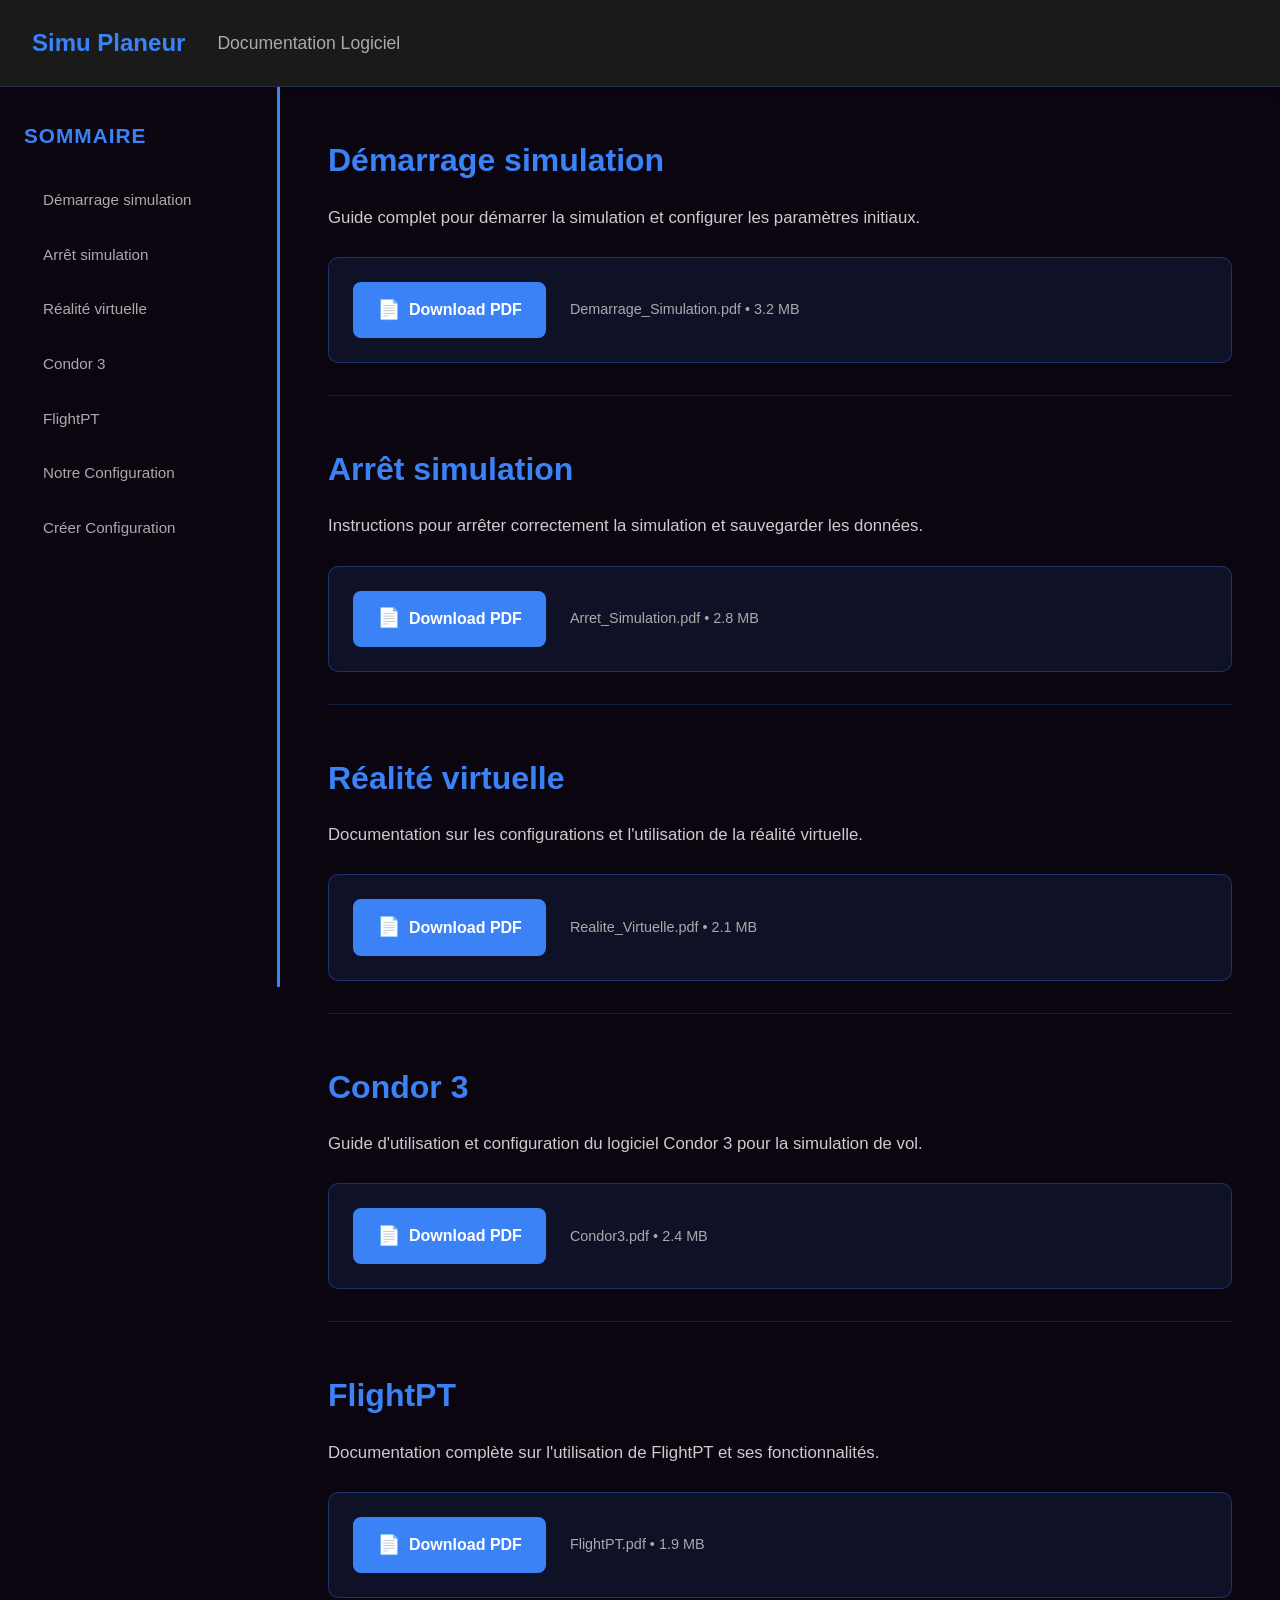
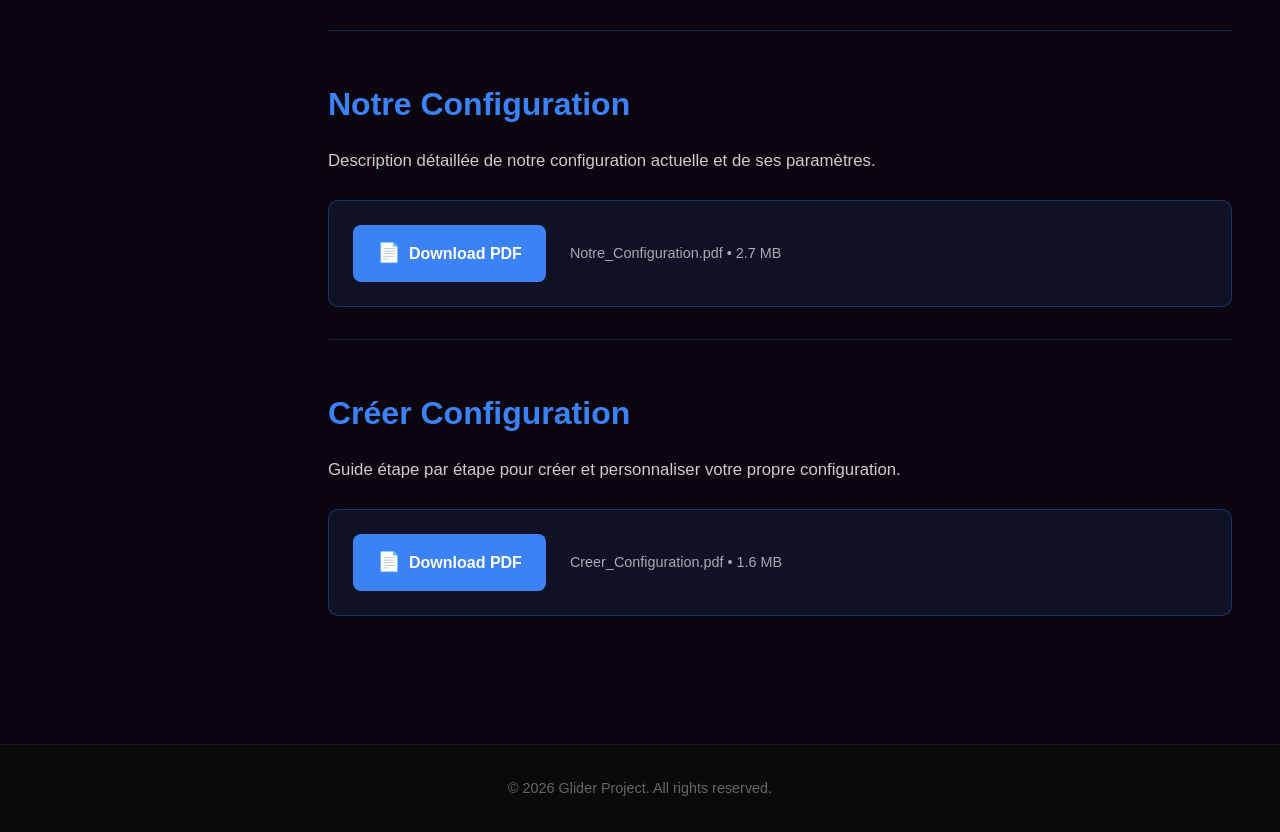
==== software-docs.html @ 6ad2b276 "Add files via upload" ====
<!DOCTYPE html>
<html lang="en">
<head>
    <meta charset="UTF-8">
    <meta name="viewport" content="width=device-width, initial-scale=1.0">
    <title>Software Documentation</title>
    <link rel="stylesheet" href="docs-style.css">
</head>
<body>
    <!-- Navigation Bar -->
    <nav class="navbar">
        <a href="index.html" class="navbar-brand">Simu Planeur</a>
        <span class="navbar-title">Documentation Logiciel</span>
    </nav>

    <!-- Documentation Layout -->
    <div class="docs-container">
        <!-- Left Sidebar -->
        <aside class="sidebar">
            <div class="sidebar-content">
                <h3>Sommaire</h3>
                <ul class="toc-list">
                    <li><a href="#demarrage-simulation">Démarrage simulation</a></li>
                    <li><a href="#arret-simulation">Arrêt simulation</a></li>
                    <li><a href="#realite-virtuelle">Réalité virtuelle</a></li>
                    <li><a href="#condor-3">Condor 3</a></li>
                    <li><a href="#flightpt">FlightPT</a></li>
                    <li><a href="#notre-configuration">Notre Configuration</a></li>
                    <li><a href="#creer-configuration">Créer Configuration</a></li>
                </ul>
            </div>
        </aside>

        <!-- Main Content -->
        <main class="docs-content">
            <!-- Section 1 -->
            <section id="demarrage-simulation" class="doc-section">
                <h2>Démarrage simulation</h2>
                <p>Guide complet pour démarrer la simulation et configurer les paramètres initiaux.</p>
                <div class="pdf-download">
                    <a href="#" class="download-btn">
                        <span class="download-icon">📄</span>
                        Download PDF
                    </a>
                    <span class="file-info">Demarrage_Simulation.pdf • 3.2 MB</span>
                </div>
            </section>

            <!-- Section 2 -->
            <section id="arret-simulation" class="doc-section">
                <h2>Arrêt simulation</h2>
                <p>Instructions pour arrêter correctement la simulation et sauvegarder les données.</p>
                <div class="pdf-download">
                    <a href="#" class="download-btn">
                        <span class="download-icon">📄</span>
                        Download PDF
                    </a>
                    <span class="file-info">Arret_Simulation.pdf • 2.8 MB</span>
                </div>
            </section>

            <!-- Section 3 -->
            <section id="realite-virtuelle" class="doc-section">
                <h2>Réalité virtuelle</h2>
                <p>Documentation sur les configurations et l'utilisation de la réalité virtuelle.</p>
                <div class="pdf-download">
                    <a href="#" class="download-btn">
                        <span class="download-icon">📄</span>
                        Download PDF
                    </a>
                    <span class="file-info">Realite_Virtuelle.pdf • 2.1 MB</span>
                </div>
            </section>

            <!-- Section 4 -->
            <section id="condor-3" class="doc-section">
                <h2>Condor 3</h2>
                <p>Guide d'utilisation et configuration du logiciel Condor 3 pour la simulation de vol.</p>
                <div class="pdf-download">
                    <a href="#" class="download-btn">
                        <span class="download-icon">📄</span>
                        Download PDF
                    </a>
                    <span class="file-info">Condor3.pdf • 2.4 MB</span>
                </div>
            </section>

            <!-- Section 5 -->
            <section id="flightpt" class="doc-section">
                <h2>FlightPT</h2>
                <p>Documentation complète sur l'utilisation de FlightPT et ses fonctionnalités.</p>
                <div class="pdf-download">
                    <a href="#" class="download-btn">
                        <span class="download-icon">📄</span>
                        Download PDF
                    </a>
                    <span class="file-info">FlightPT.pdf • 1.9 MB</span>
                </div>
            </section>

            <!-- Section 6 -->
            <section id="notre-configuration" class="doc-section">
                <h2>Notre Configuration</h2>
                <p>Description détaillée de notre configuration actuelle et de ses paramètres.</p>
                <div class="pdf-download">
                    <a href="#" class="download-btn">
                        <span class="download-icon">📄</span>
                        Download PDF
                    </a>
                    <span class="file-info">Notre_Configuration.pdf • 2.7 MB</span>
                </div>
            </section>

            <!-- Section 7 -->
            <section id="creer-configuration" class="doc-section">
                <h2>Créer Configuration</h2>
                <p>Guide étape par étape pour créer et personnaliser votre propre configuration.</p>
                <div class="pdf-download">
                    <a href="#" class="download-btn">
                        <span class="download-icon">📄</span>
                        Download PDF
                    </a>
                    <span class="file-info">Creer_Configuration.pdf • 1.6 MB</span>
                </div>
            </section>
        </main>
    </div>

    <!-- Footer -->
    <footer>
        <p>&copy; 2026 Glider Project. All rights reserved.</p>
    </footer>
</body>
</html>
---- docs-style.css ----
/* =================================
   DOCUMENTATION PAGES STYLES
   ================================= */

/* General Styles */
* {
    margin: 0;
    padding: 0;
    box-sizing: border-box;
}

body {
    font-family: 'Arial', sans-serif;
    background-color: #0B0510;
    color: #ffffff;
    line-height: 1.6;
}

/* Navigation Bar */
.navbar {
    background-color: #1a1a1a;
    padding: 1.5rem 2rem;
    display: flex;
    align-items: center;
    gap: 2rem;
    border-bottom: 1px solid rgba(59, 130, 246, 0.2);
    box-shadow: 0 4px 6px rgba(0, 0, 0, 0.3);
}

.navbar-brand {
    font-size: 1.5rem;
    font-weight: bold;
    color: #3b82f6;
    text-decoration: none;
    transition: color 0.3s ease;
}

.navbar-brand:hover {
    color: #60a5fa;
}

.navbar-title {
    font-size: 1.1rem;
    color: #aaaaaa;
}

/* Documentation Container Layout */
.docs-container {
    display: flex;
    max-width: 1400px;
    margin: 0 auto;
    min-height: calc(100vh - 140px);
}

/* Sidebar Styling */
.sidebar {
    width: 280px;
    background-color: #0B0510;
    border-right: 3px solid #3b82f6;
    padding: 2rem 0;
    position: sticky;
    top: 0;
    height: 100vh;
    overflow-y: auto;
}

.sidebar-content {
    padding: 0 1.5rem;
}

.sidebar-content h3 {
    font-size: 1.3rem;
    color: #3b82f6;
    margin-bottom: 1.5rem;
    text-transform: uppercase;
    letter-spacing: 1px;
    font-weight: bold;
}

.toc-list {
    list-style: none;
}

.toc-list li {
    margin-bottom: 0.5rem;
}

.toc-list a {
    color: #aaaaaa;
    text-decoration: none;
    font-size: 0.95rem;
    display: block;
    padding: 0.7rem 1rem;
    border-radius: 5px;
    transition: all 0.3s ease;
    border-left: 3px solid transparent;
}

.toc-list a:hover {
    color: #3b82f6;
    background-color: rgba(59, 130, 246, 0.1);
    border-left-color: #3b82f6;
    padding-left: 1.2rem;
}

/* Main Content Area */
.docs-content {
    flex: 1;
    padding: 3rem 3rem;
}

/* Document Section */
.doc-section {
    margin-bottom: 3rem;
    padding-bottom: 2rem;
    border-bottom: 1px solid rgba(59, 130, 246, 0.2);
}

.doc-section:last-child {
    border-bottom: none;
}

.doc-section h2 {
    font-size: 2rem;
    color: #ffffff;
    margin-bottom: 1rem;
    color: #3b82f6;
}

.doc-section p {
    font-size: 1.05rem;
    color: #cccccc;
    margin-bottom: 1.5rem;
    line-height: 1.8;
}

/* PDF Download Section */
.pdf-download {
    background-color: rgba(59, 130, 246, 0.1);
    border: 1px solid rgba(59, 130, 246, 0.3);
    border-radius: 10px;
    padding: 1.5rem;
    display: flex;
    align-items: center;
    gap: 1.5rem;
}

.download-btn {
    display: inline-flex;
    align-items: center;
    gap: 0.5rem;
    background-color: #3b82f6;
    color: #ffffff;
    padding: 0.8rem 1.5rem;
    border-radius: 8px;
    text-decoration: none;
    font-weight: 600;
    transition: all 0.3s ease;
    white-space: nowrap;
}

.download-btn:hover {
    background-color: #2563eb;
    box-shadow: 0 4px 12px rgba(59, 130, 246, 0.4);
    transform: translateY(-2px);
}

.download-icon {
    font-size: 1.2rem;
}

.file-info {
    color: #aaaaaa;
    font-size: 0.9rem;
}

/* Footer */
footer {
    background-color: #0a0a0a;
    color: #666666;
    text-align: center;
    padding: 2rem;
    font-size: 0.9rem;
    border-top: 1px solid rgba(59, 130, 246, 0.1);
}

/* =================================
   RESPONSIVE DESIGN
   ================================= */

/* Tablets */
@media (max-width: 768px) {
    .docs-container {
        flex-direction: column;
    }

    .sidebar {
        width: 100%;
        height: auto;
        border-right: none;
        border-bottom: 3px solid #3b82f6;
        padding: 1.5rem 0;
        position: relative;
    }

    .sidebar-content {
        padding: 0 1rem;
    }

    .toc-list {
        display: flex;
        flex-wrap: wrap;
        gap: 0.5rem;
    }

    .toc-list li {
        margin-bottom: 0;
    }

    .toc-list a {
        padding: 0.5rem 0.8rem;
        font-size: 0.85rem;
    }

    .docs-content {
        padding: 2rem 1.5rem;
    }

    .doc-section h2 {
        font-size: 1.5rem;
    }

    .pdf-download {
        flex-direction: column;
        align-items: flex-start;
    }

    .navbar {
        flex-direction: column;
        align-items: flex-start;
        gap: 0.5rem;
    }
}

/* Mobile Phones */
@media (max-width: 480px) {
    .sidebar-content h3 {
        font-size: 1.1rem;
    }

    .toc-list a {
        padding: 0.4rem 0.6rem;
        font-size: 0.8rem;
    }

    .docs-content {
        padding: 1.5rem 1rem;
    }

    .doc-section h2 {
        font-size: 1.3rem;
    }

    .doc-section p {
        font-size: 0.95rem;
    }

    .download-btn {
        padding: 0.6rem 1rem;
        font-size: 0.9rem;
    }

    .file-info {
        font-size: 0.8rem;
    }

    .pdf-download {
        padding: 1rem;
    }

    .navbar {
        padding: 1rem;
    }

    .navbar-title {
        font-size: 0.9rem;
    }
}
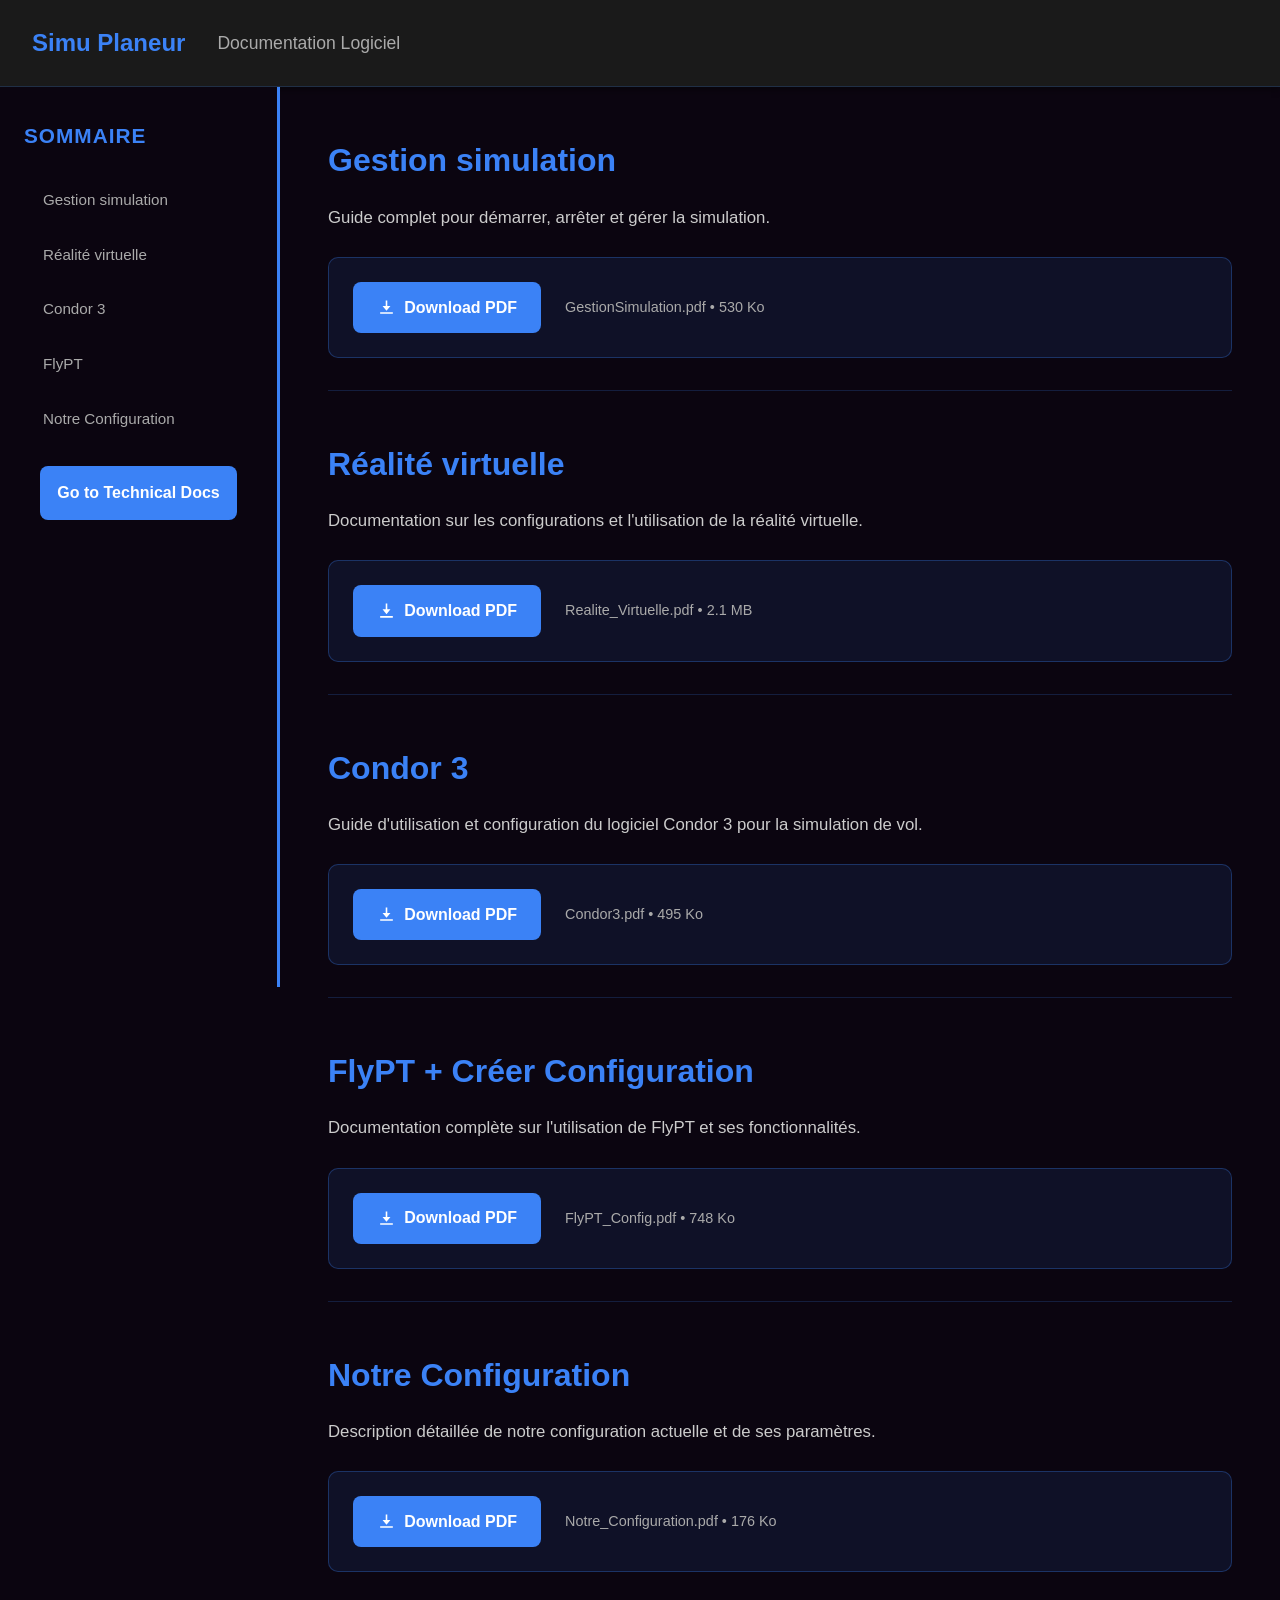
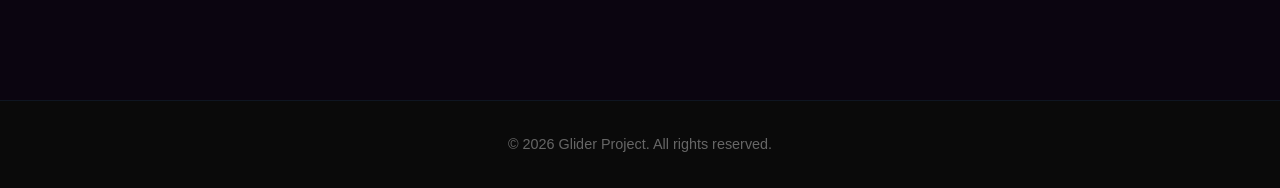
==== commit 1021ce9e: "Add files via upload" ====
--- a/software-docs.html
+++ b/software-docs.html
@@ -20,14 +20,13 @@
             <div class="sidebar-content">
                 <h3>Sommaire</h3>
                 <ul class="toc-list">
-                    <li><a href="#demarrage-simulation">Démarrage simulation</a></li>
-                    <li><a href="#arret-simulation">Arrêt simulation</a></li>
+                    <li><a href="#demarrage-simulation">Gestion simulation</a></li>
                     <li><a href="#realite-virtuelle">Réalité virtuelle</a></li>
                     <li><a href="#condor-3">Condor 3</a></li>
-                    <li><a href="#flightpt">FlightPT</a></li>
+                    <li><a href="#flypt + Créer Configuration">FlyPT</a></li>
                     <li><a href="#notre-configuration">Notre Configuration</a></li>
-                    <li><a href="#creer-configuration">Créer Configuration</a></li>
                 </ul>
+                <a href="technical-docs.html" class="switch-doc-btn">Go to Technical Docs</a>
             </div>
         </aside>
 
@@ -35,92 +34,66 @@
         <main class="docs-content">
             <!-- Section 1 -->
             <section id="demarrage-simulation" class="doc-section">
-                <h2>Démarrage simulation</h2>
-                <p>Guide complet pour démarrer la simulation et configurer les paramètres initiaux.</p>
+                <h2>Gestion simulation</h2>
+                <p>Guide complet pour démarrer, arrêter et gérer la simulation.</p>
                 <div class="pdf-download">
-                    <a href="#" class="download-btn">
-                        <span class="download-icon">📄</span>
+                    <a href="pdf/GestionSimulation.pdf" download class="download-btn" target="_blank">
+                        <img class="download-icon" src="image/icon/download.svg" alt="" aria-hidden="true">
                         Download PDF
                     </a>
-                    <span class="file-info">Demarrage_Simulation.pdf • 3.2 MB</span>
+                    <span class="file-info">GestionSimulation.pdf • 530 Ko</span>
                 </div>
             </section>
 
             <!-- Section 2 -->
-            <section id="arret-simulation" class="doc-section">
-                <h2>Arrêt simulation</h2>
-                <p>Instructions pour arrêter correctement la simulation et sauvegarder les données.</p>
-                <div class="pdf-download">
-                    <a href="#" class="download-btn">
-                        <span class="download-icon">📄</span>
-                        Download PDF
-                    </a>
-                    <span class="file-info">Arret_Simulation.pdf • 2.8 MB</span>
-                </div>
-            </section>
-
-            <!-- Section 3 -->
             <section id="realite-virtuelle" class="doc-section">
                 <h2>Réalité virtuelle</h2>
                 <p>Documentation sur les configurations et l'utilisation de la réalité virtuelle.</p>
                 <div class="pdf-download">
-                    <a href="#" class="download-btn">
-                        <span class="download-icon">📄</span>
+                    <a href="pdf/Realite_Virtuelle.pdf" download class="download-btn" target="_blank">
+                        <img class="download-icon" src="image/icon/download.svg" alt="" aria-hidden="true">
                         Download PDF
                     </a>
                     <span class="file-info">Realite_Virtuelle.pdf • 2.1 MB</span>
                 </div>
             </section>
 
-            <!-- Section 4 -->
+            <!-- Section 3 -->
             <section id="condor-3" class="doc-section">
                 <h2>Condor 3</h2>
                 <p>Guide d'utilisation et configuration du logiciel Condor 3 pour la simulation de vol.</p>
                 <div class="pdf-download">
-                    <a href="#" class="download-btn">
-                        <span class="download-icon">📄</span>
+                    <a href="pdf/Condor3.pdf" download class="download-btn" target="_blank">
+                        <img class="download-icon" src="image/icon/download.svg" alt="" aria-hidden="true">
                         Download PDF
                     </a>
-                    <span class="file-info">Condor3.pdf • 2.4 MB</span>
+                    <span class="file-info">Condor3.pdf • 495 Ko</span>
+                </div>
+            </section>
+
+            <!-- Section 4 -->
+            <section id="flypt" class="doc-section">
+                <h2>FlyPT + Créer Configuration</h2>
+                <p>Documentation complète sur l'utilisation de FlyPT et ses fonctionnalités.</p>
+                <div class="pdf-download">
+                    <a href="pdf/FlyPT_Config.pdf" download class="download-btn" target="_blank">
+                        <img class="download-icon" src="image/icon/download.svg" alt="" aria-hidden="true">
+                        Download PDF
+                    </a>
+                    <span class="file-info">FlyPT_Config.pdf • 748 Ko</span>
                 </div>
             </section>
 
             <!-- Section 5 -->
-            <section id="flightpt" class="doc-section">
-                <h2>FlightPT</h2>
-                <p>Documentation complète sur l'utilisation de FlightPT et ses fonctionnalités.</p>
-                <div class="pdf-download">
-                    <a href="#" class="download-btn">
-                        <span class="download-icon">📄</span>
-                        Download PDF
-                    </a>
-                    <span class="file-info">FlightPT.pdf • 1.9 MB</span>
-                </div>
-            </section>
-
-            <!-- Section 6 -->
             <section id="notre-configuration" class="doc-section">
                 <h2>Notre Configuration</h2>
                 <p>Description détaillée de notre configuration actuelle et de ses paramètres.</p>
                 <div class="pdf-download">
-                    <a href="#" class="download-btn">
-                        <span class="download-icon">📄</span>
+                    <a href="pdf/Notre_Configuration.pdf" download class="download-btn" target="_blank">
+                        <img class="download-icon" src="image/icon/download.svg" alt="" aria-hidden="true">
                         Download PDF
                     </a>
-                    <span class="file-info">Notre_Configuration.pdf • 2.7 MB</span>
-                </div>
-            </section>
-
-            <!-- Section 7 -->
-            <section id="creer-configuration" class="doc-section">
-                <h2>Créer Configuration</h2>
-                <p>Guide étape par étape pour créer et personnaliser votre propre configuration.</p>
-                <div class="pdf-download">
-                    <a href="#" class="download-btn">
-                        <span class="download-icon">📄</span>
-                        Download PDF
-                    </a>
-                    <span class="file-info">Creer_Configuration.pdf • 1.6 MB</span>
+                    <span class="file-info">Notre_Configuration.pdf • 176 Ko</span>
                 </div>
             </section>
         </main>
@@ -132,3 +105,4 @@
     </footer>
 </body>
 </html>
+
--- a/docs-style.css
+++ b/docs-style.css
@@ -101,6 +101,25 @@
     background-color: rgba(59, 130, 246, 0.1);
     border-left-color: #3b82f6;
     padding-left: 1.2rem;
+}
+
+.switch-doc-btn {
+    display: block;
+    margin: 1.5rem 1rem 0;
+    padding: 0.9rem 1rem;
+    background-color: #3b82f6;
+    color: #ffffff;
+    text-decoration: none;
+    font-weight: 700;
+    text-align: center;
+    border-radius: 8px;
+    transition: all 0.3s ease;
+}
+
+.switch-doc-btn:hover {
+    background-color: #2563eb;
+    box-shadow: 0 4px 12px rgba(59, 130, 246, 0.35);
+    transform: translateY(-2px);
 }
 
 /* Main Content Area */
@@ -166,7 +185,10 @@
 }
 
 .download-icon {
-    font-size: 1.2rem;
+    width: 1.2rem;
+    height: 1.2rem;
+    flex: 0 0 auto;
+    display: block;
 }
 
 .file-info {
@@ -222,6 +244,10 @@
         font-size: 0.85rem;
     }
 
+    .switch-doc-btn {
+        margin: 1rem 1rem 0;
+    }
+
     .docs-content {
         padding: 2rem 1.5rem;
     }
@@ -253,6 +279,12 @@
         font-size: 0.8rem;
     }
 
+    .switch-doc-btn {
+        margin: 1rem 1rem 0;
+        padding: 0.8rem 0.9rem;
+        font-size: 0.9rem;
+    }
+
     .docs-content {
         padding: 1.5rem 1rem;
     }
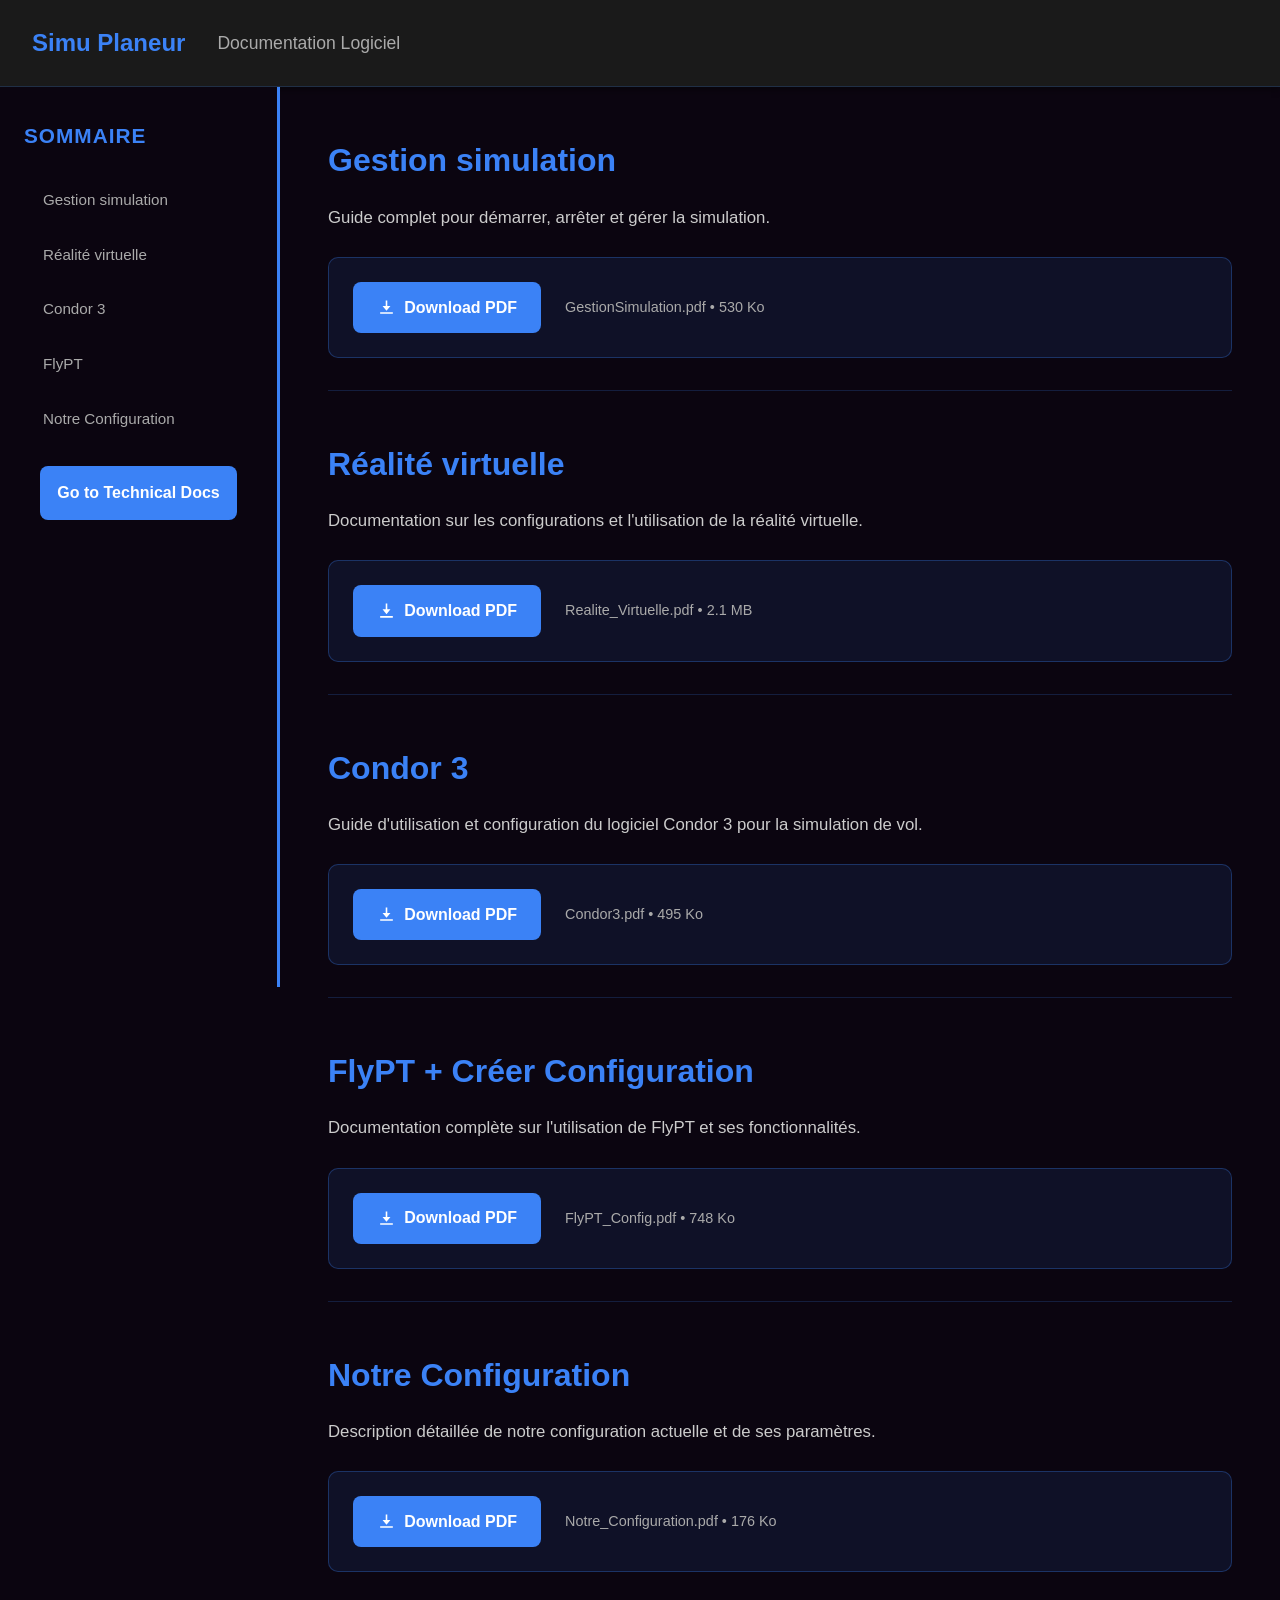
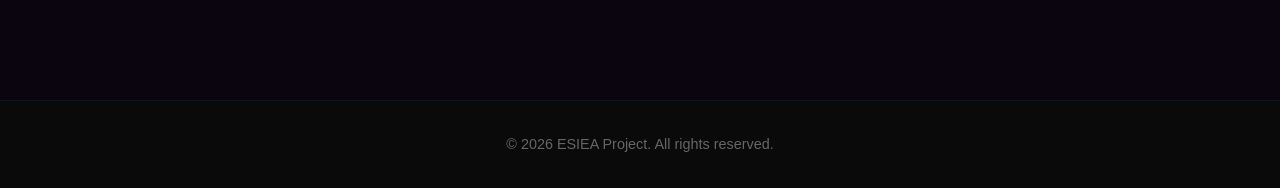
==== commit 84efd974: "Add files via upload" ====
--- a/software-docs.html
+++ b/software-docs.html
@@ -101,7 +101,7 @@
 
     <!-- Footer -->
     <footer>
-        <p>&copy; 2026 Glider Project. All rights reserved.</p>
+        <p>&copy; 2026 ESIEA Project. All rights reserved.</p>
     </footer>
 </body>
 </html>
